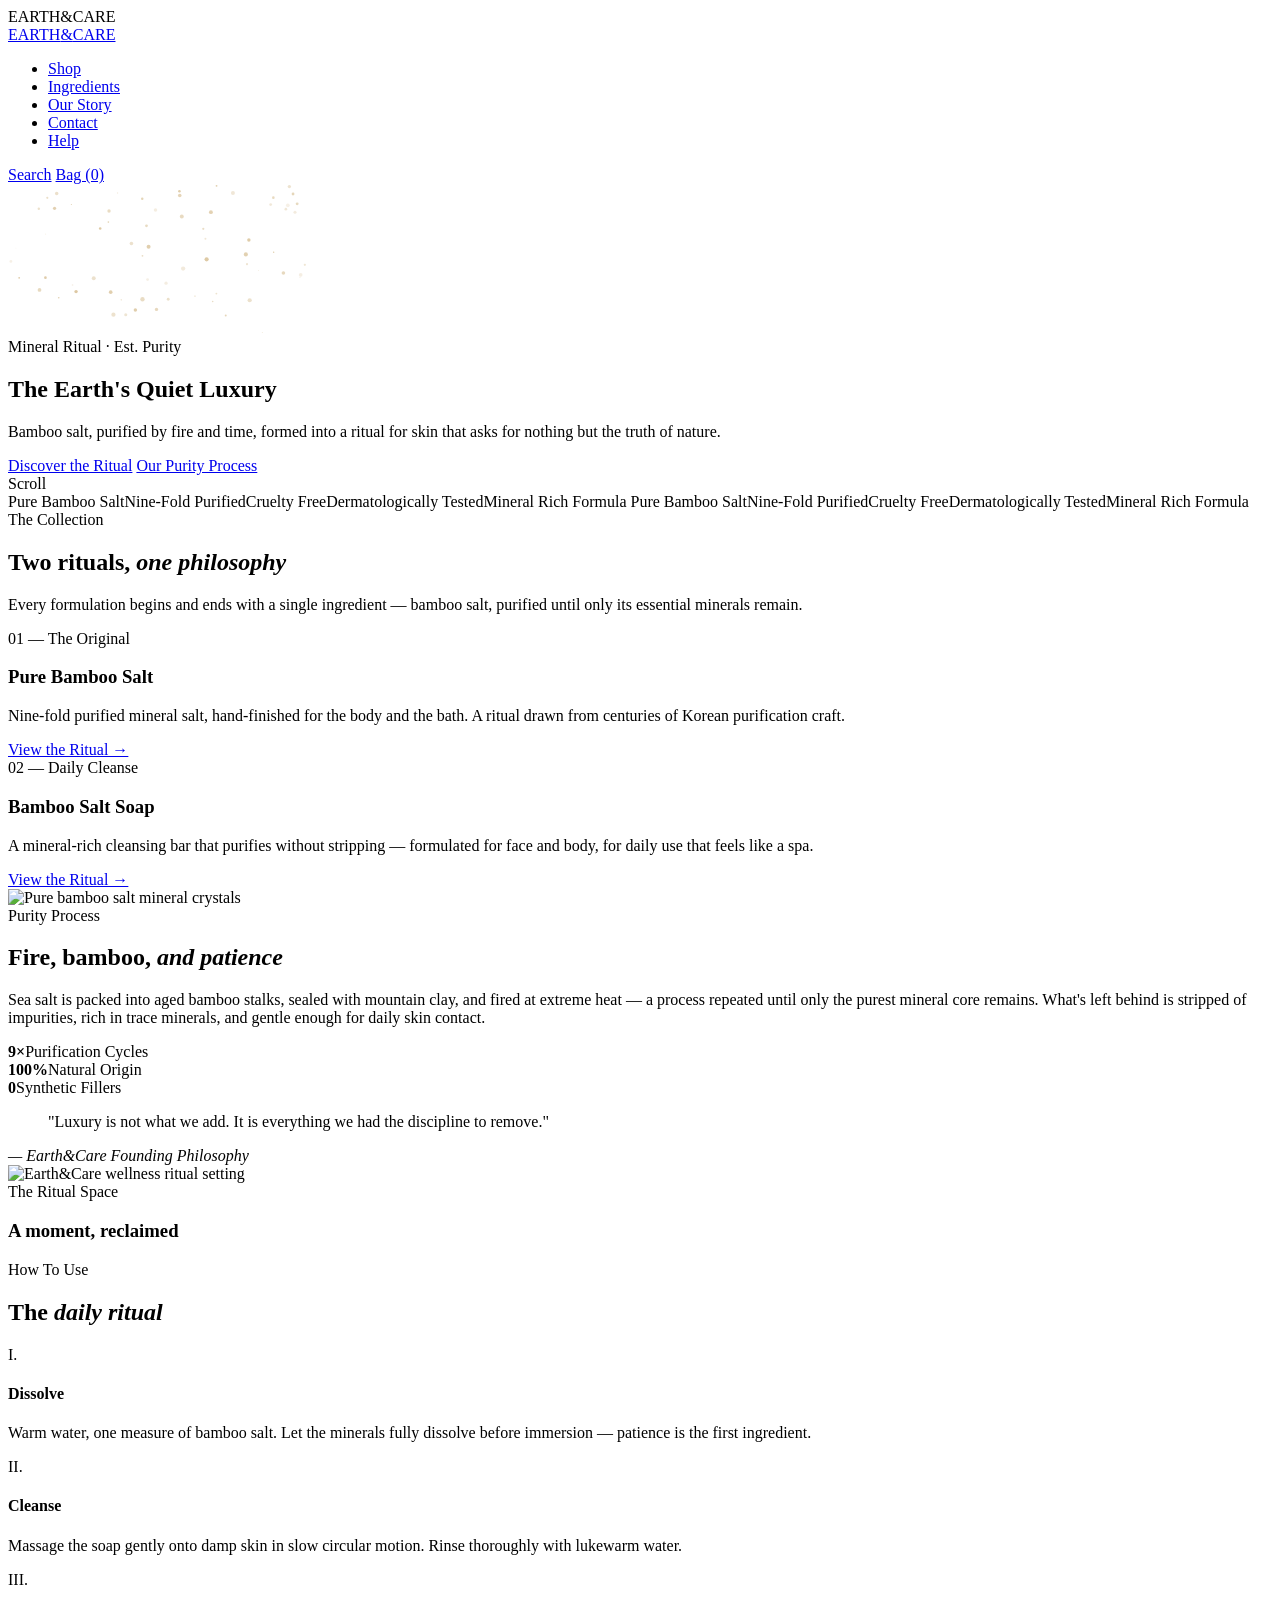
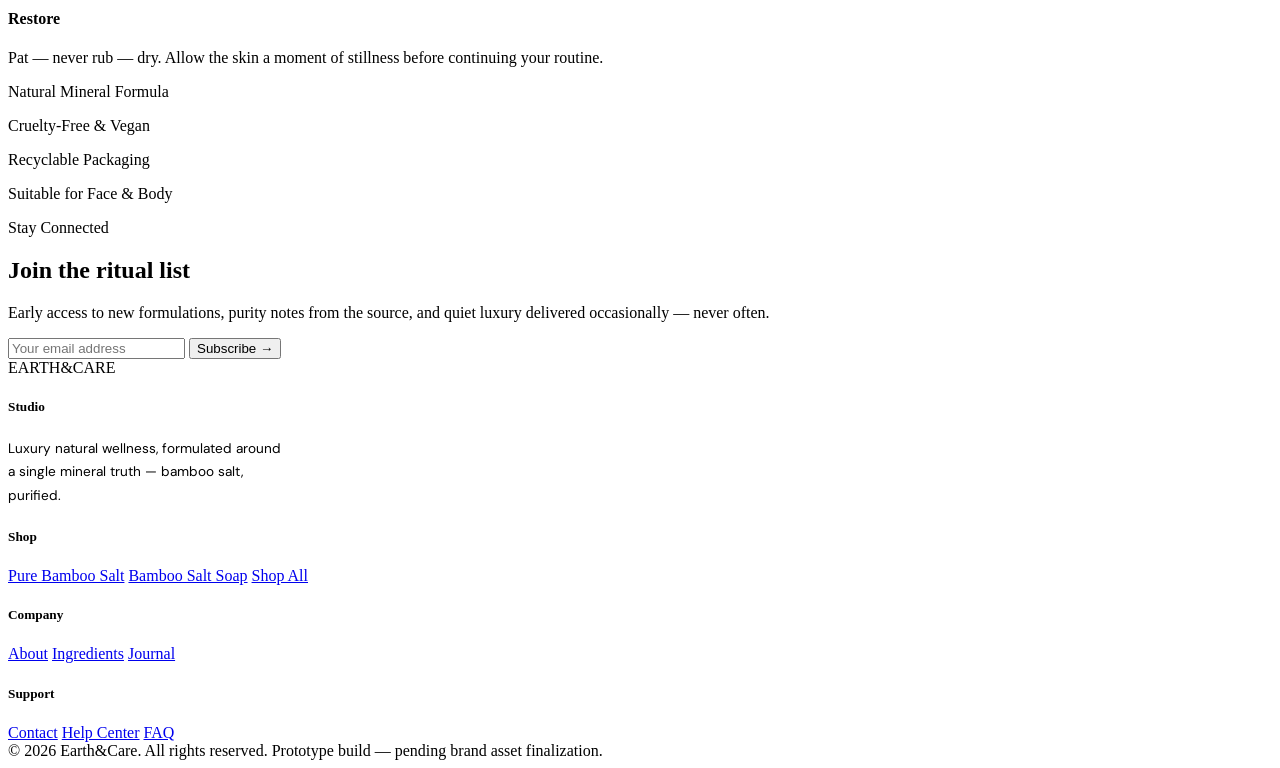
==== index.html @ 8dbc555d "Rename earthandcare.html to index.html" ====
<!DOCTYPE html>
<html lang="en">
<head>
<meta charset="UTF-8">
<meta name="viewport" content="width=device-width, initial-scale=1.0">
<title>Earth&amp;Care — Pure Bamboo Salt Mineral Rituals</title>
<link rel="preconnect" href="https://fonts.googleapis.com">
<link href="https://fonts.googleapis.com/css2?family=Cormorant+Garamond:ital,wght@0,300;0,400;0,500;1,400&family=EB+Garamond:wght@400;500&family=DM+Sans:wght@300;400;500&display=swap" rel="stylesheet">
<link rel="stylesheet" href="earthcare.css">
</head>
<body>

<div id="loader"><div class="loader-mark">EARTH&amp;CARE</div></div>
<div class="cursor-dot"></div>
<div class="cursor-ring"></div>

<nav id="nav">
  <a href="#" class="logo">EARTH<span>&amp;</span>CARE</a>
  <ul class="nav-links">
    <li><a href="shop.html">Shop</a></li>
    <li><a href="#ingredient">Ingredients</a></li>
    <li><a href="about.html">Our Story</a></li>
    <li><a href="contact.html">Contact</a></li>
    <li><a href="help.html">Help</a></li>
  </ul>
  <div class="nav-icons">
    <a href="#" data-cursor>Search</a>
    <a href="#" data-cursor>Bag (0)</a>
  </div>
</nav>

<section class="hero">
  <canvas id="particle-canvas"></canvas>
  <div class="hero-noise"></div>
  <div class="hero-inner">
    <span class="hero-eyebrow">Mineral Ritual · Est. Purity</span>
    <h1>
      <span class="line"><span>The Earth's</span></span>
      <span class="line"><span>Quiet Luxury</span></span>
    </h1>
    <p class="sub">Bamboo salt, purified by fire and time, formed into a ritual for skin that asks for nothing but the truth of nature.</p>
    <div class="cta-row">
      <a href="shop.html" class="btn btn-gold" data-cursor>Discover the Ritual</a>
      <a href="#ingredient" class="btn btn-line" data-cursor>Our Purity Process</a>
    </div>
  </div>
  <div class="scroll-hint"><div class="line-drop"></div><span>Scroll</span></div>
</section>

<div class="marquee-strip">
  <div class="marquee-track" id="marquee">
    <span>Pure Bamboo Salt</span><span>Nine-Fold Purified</span><span>Cruelty Free</span><span>Dermatologically Tested</span><span>Mineral Rich Formula</span>
    <span>Pure Bamboo Salt</span><span>Nine-Fold Purified</span><span>Cruelty Free</span><span>Dermatologically Tested</span><span>Mineral Rich Formula</span>
  </div>
</div>

<section id="shop">
  <div class="section-head reveal">
    <span class="eyebrow">The Collection</span>
    <h2 class="title">Two rituals, <em>one philosophy</em></h2>
    <p class="lede">Every formulation begins and ends with a single ingredient — bamboo salt, purified until only its essential minerals remain.</p>
  </div>
</section>

<div class="spotlight-grid">
  <div class="spot-card reveal">
    <div class="spot-bg" style="background-image:url('images/hero-product-01.jpg');"></div>
    <span class="spot-tag">01 — The Original</span>
    <h3>Pure Bamboo Salt</h3>
    <p>Nine-fold purified mineral salt, hand-finished for the body and the bath. A ritual drawn from centuries of Korean purification craft.</p>
    <a href="product-pure-bamboo-salt.html" class="spot-link" data-cursor>View the Ritual →</a>
  </div>
  <div class="spot-card reveal">
    <div class="spot-bg" style="background-image:url('images/spa-scene-01.jpg');"></div>
    <span class="spot-tag">02 — Daily Cleanse</span>
    <h3>Bamboo Salt Soap</h3>
    <p>A mineral-rich cleansing bar that purifies without stripping — formulated for face and body, for daily use that feels like a spa.</p>
    <a href="product-bamboo-salt-soap.html" class="spot-link" data-cursor>View the Ritual →</a>
  </div>
</div>

<section id="ingredient">
  <div class="ingredient-wrap">
    <div class="ingredient-media reveal">
      <img src="images/crystal-macro-01.jpg" alt="Pure bamboo salt mineral crystals" loading="lazy">
    </div>
    <div class="reveal">
      <span class="eyebrow">Purity Process</span>
      <h2 class="title">Fire, bamboo, <em>and patience</em></h2>
      <p class="lede">Sea salt is packed into aged bamboo stalks, sealed with mountain clay, and fired at extreme heat — a process repeated until only the purest mineral core remains. What's left behind is stripped of impurities, rich in trace minerals, and gentle enough for daily skin contact.</p>
      <div class="stat-row">
        <div class="stat"><b>9×</b><span>Purification Cycles</span></div>
        <div class="stat"><b>100%</b><span>Natural Origin</span></div>
        <div class="stat"><b>0</b><span>Synthetic Fillers</span></div>
      </div>
    </div>
  </div>
</section>

<section class="quote-section">
  <blockquote class="reveal">"Luxury is not what we add. It is everything we had the discipline to remove."</blockquote>
  <cite>— Earth&amp;Care Founding Philosophy</cite>
</section>

<div class="lifestyle">
  <img src="images/collage-02-cell2.jpg" alt="Earth&Care wellness ritual setting" loading="lazy">
  <div class="lifestyle-caption reveal">
    <span class="eyebrow">The Ritual Space</span>
    <h3>A moment, reclaimed</h3>
  </div>
</div>

<section id="ritual">
  <div class="section-head reveal">
    <span class="eyebrow">How To Use</span>
    <h2 class="title">The <em>daily ritual</em></h2>
  </div>
  <div class="ritual-grid">
    <div class="ritual-card reveal">
      <div class="ritual-num">I.</div>
      <h4>Dissolve</h4>
      <p>Warm water, one measure of bamboo salt. Let the minerals fully dissolve before immersion — patience is the first ingredient.</p>
    </div>
    <div class="ritual-card reveal">
      <div class="ritual-num">II.</div>
      <h4>Cleanse</h4>
      <p>Massage the soap gently onto damp skin in slow circular motion. Rinse thoroughly with lukewarm water.</p>
    </div>
    <div class="ritual-card reveal">
      <div class="ritual-num">III.</div>
      <h4>Restore</h4>
      <p>Pat — never rub — dry. Allow the skin a moment of stillness before continuing your routine.</p>
    </div>
  </div>
</section>

<div class="trust-strip">
  <div class="trust-item reveal"><div class="dot"></div><p>Natural Mineral Formula</p></div>
  <div class="trust-item reveal"><div class="dot"></div><p>Cruelty-Free &amp; Vegan</p></div>
  <div class="trust-item reveal"><div class="dot"></div><p>Recyclable Packaging</p></div>
  <div class="trust-item reveal"><div class="dot"></div><p>Suitable for Face &amp; Body</p></div>
</div>

<section class="newsletter" id="journal">
  <div class="reveal" style="margin:0 auto;">
    <span class="eyebrow">Stay Connected</span>
    <h2 class="title">Join the ritual list</h2>
    <p class="lede" style="margin-left:auto;margin-right:auto;">Early access to new formulations, purity notes from the source, and quiet luxury delivered occasionally — never often.</p>
    <form class="news-form" onsubmit="return false;">
      <input type="email" placeholder="Your email address" required>
      <button type="submit" data-cursor>Subscribe →</button>
    </form>
  </div>
</section>

<footer>
  <div class="footer-brand">EARTH<span>&amp;</span>CARE</div>
  <div class="footer-grid">
    <div class="footer-col">
      <h5>Studio</h5>
      <p style="color:var(--text-sub);max-width:280px;line-height:1.7;font-family:'DM Sans',sans-serif;font-size:0.85rem;">Luxury natural wellness, formulated around a single mineral truth — bamboo salt, purified.</p>
    </div>
    <div class="footer-col">
      <h5>Shop</h5>
      <a href="product-pure-bamboo-salt.html">Pure Bamboo Salt</a>
      <a href="product-bamboo-salt-soap.html">Bamboo Salt Soap</a>
      <a href="shop.html">Shop All</a>
    </div>
    <div class="footer-col">
      <h5>Company</h5>
      <a href="about.html">About</a>
      <a href="#ingredient">Ingredients</a>
      <a href="#">Journal</a>
    </div>
    <div class="footer-col">
      <h5>Support</h5>
      <a href="contact.html">Contact</a>
      <a href="help.html">Help Center</a>
      <a href="help.html">FAQ</a>
    </div>
  </div>
  <div class="footer-bottom">
    <span>© 2026 Earth&amp;Care. All rights reserved.</span>
    <span>Prototype build — pending brand asset finalization.</span>
  </div>
</footer>

<script>
// Loader
window.addEventListener('load',()=>{
  setTimeout(()=>document.getElementById('loader').classList.add('done'),1100);
});

// Custom cursor
const dot=document.querySelector('.cursor-dot'), ring=document.querySelector('.cursor-ring');
let mx=0,my=0,rx=0,ry=0;
window.addEventListener('mousemove',e=>{mx=e.clientX;my=e.clientY;dot.style.left=mx+'px';dot.style.top=my+'px';});
(function loop(){rx+=(mx-rx)*0.14;ry+=(my-ry)*0.14;ring.style.left=rx+'px';ring.style.top=ry+'px';requestAnimationFrame(loop);})();
document.querySelectorAll('a,button,[data-cursor]').forEach(el=>{
  el.addEventListener('mouseenter',()=>ring.classList.add('hover'));
  el.addEventListener('mouseleave',()=>ring.classList.remove('hover'));
});

// Nav scroll state
const nav=document.getElementById('nav');
window.addEventListener('scroll',()=>{
  nav.classList.toggle('scrolled', window.scrollY>40);
},{passive:true});

// Reveal on scroll
const io=new IntersectionObserver((entries)=>{
  entries.forEach(en=>{ if(en.isIntersecting){ en.target.classList.add('in'); io.unobserve(en.target);} });
},{threshold:0.15});
document.querySelectorAll('.reveal').forEach(el=>io.observe(el));

// Ambient particle canvas (bamboo-green drifting motes)
const canvas=document.getElementById('particle-canvas');
const ctx=canvas.getContext('2d');
let W,H,particles=[];
function resize(){W=canvas.width=canvas.offsetWidth;H=canvas.height=canvas.offsetHeight;}
window.addEventListener('resize',resize,{passive:true});
resize();
const reduceMotion = window.matchMedia('(prefers-reduced-motion: reduce)').matches;
const COUNT = reduceMotion ? 0 : 70;
for(let i=0;i<COUNT;i++){
  particles.push({
    x:Math.random()*W, y:Math.random()*H,
    r:Math.random()*1.8+0.4,
    vy:-(Math.random()*0.25+0.05),
    vx:(Math.random()-0.5)*0.12,
    a:Math.random()*0.5+0.15
  });
}
function draw(){
  ctx.clearRect(0,0,W,H);
  particles.forEach(p=>{
    p.y+=p.vy; p.x+=p.vx;
    if(p.y<-10){p.y=H+10; p.x=Math.random()*W;}
    ctx.beginPath();
    ctx.fillStyle=`rgba(201,169,110,${p.a})`;
    ctx.arc(p.x,p.y,p.r,0,Math.PI*2);
    ctx.fill();
  });
  requestAnimationFrame(draw);
}
if(!reduceMotion) draw();
</script>
</body>
</html>
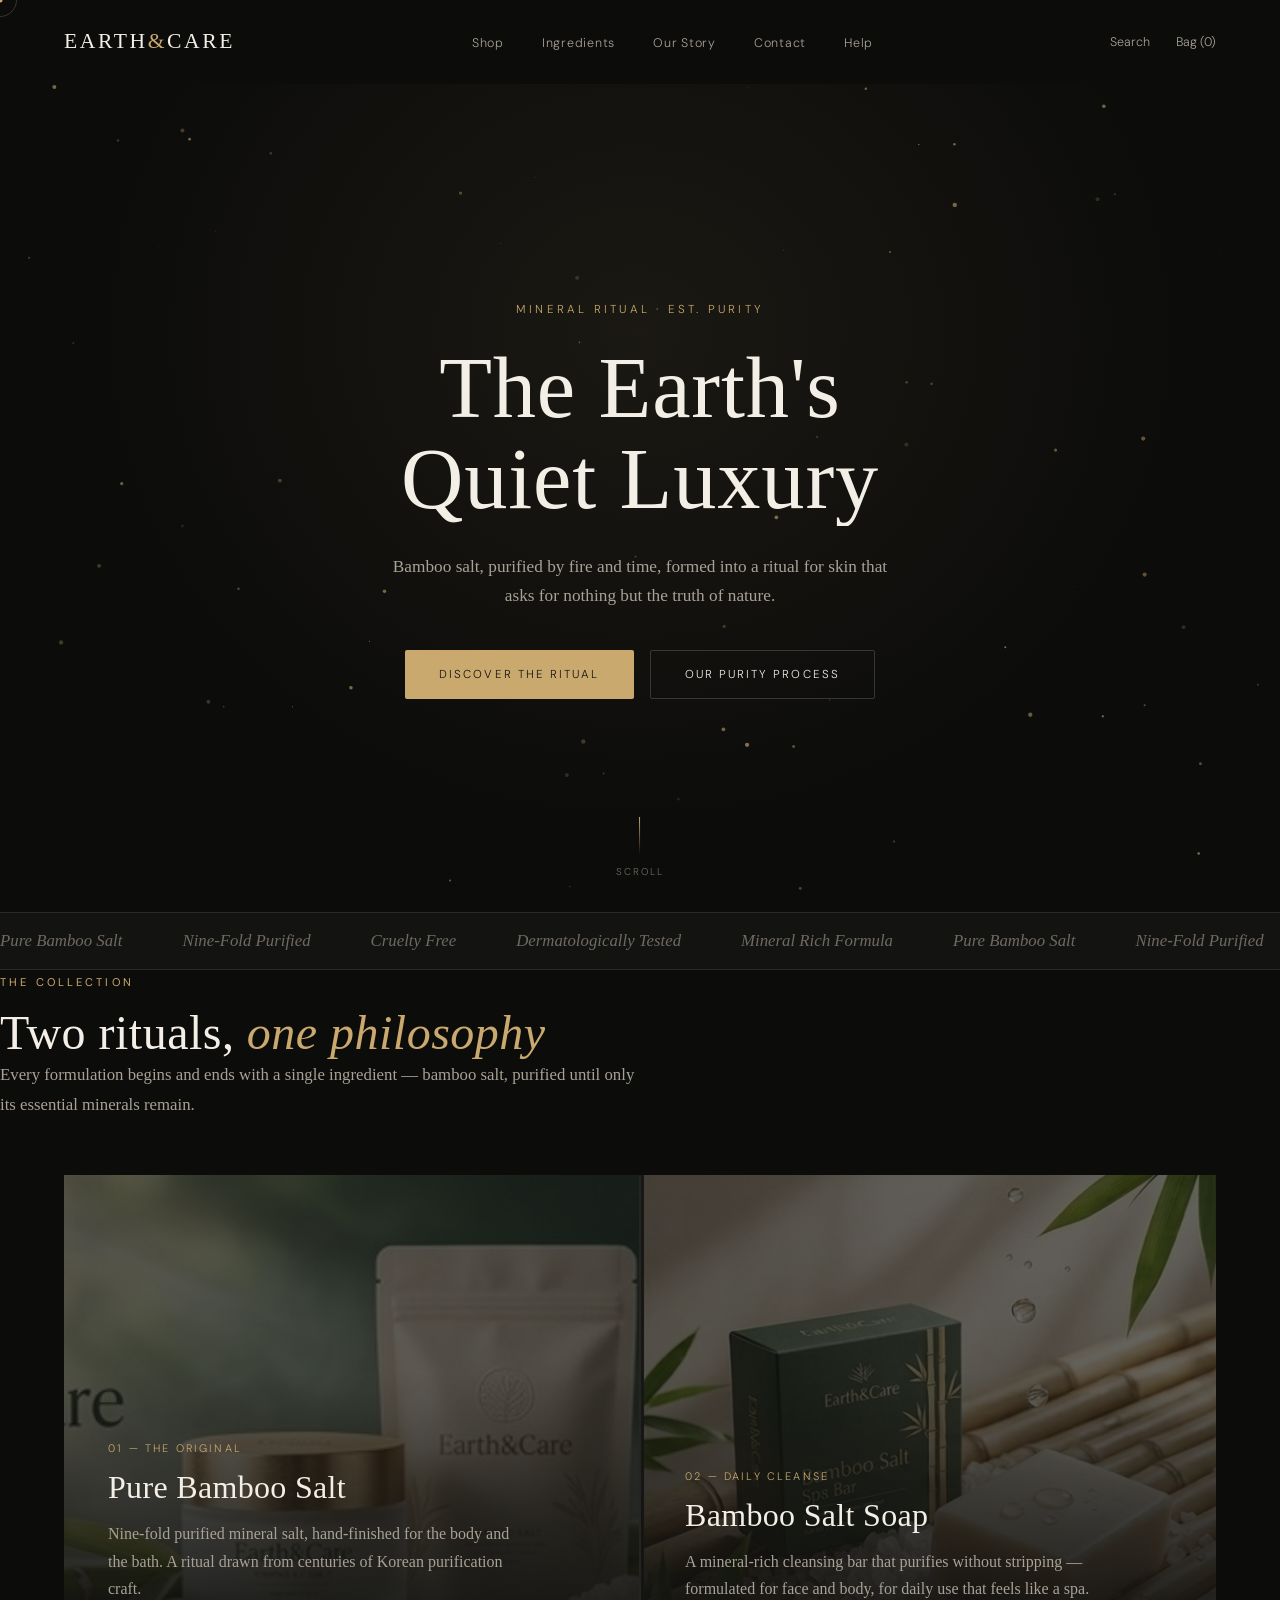
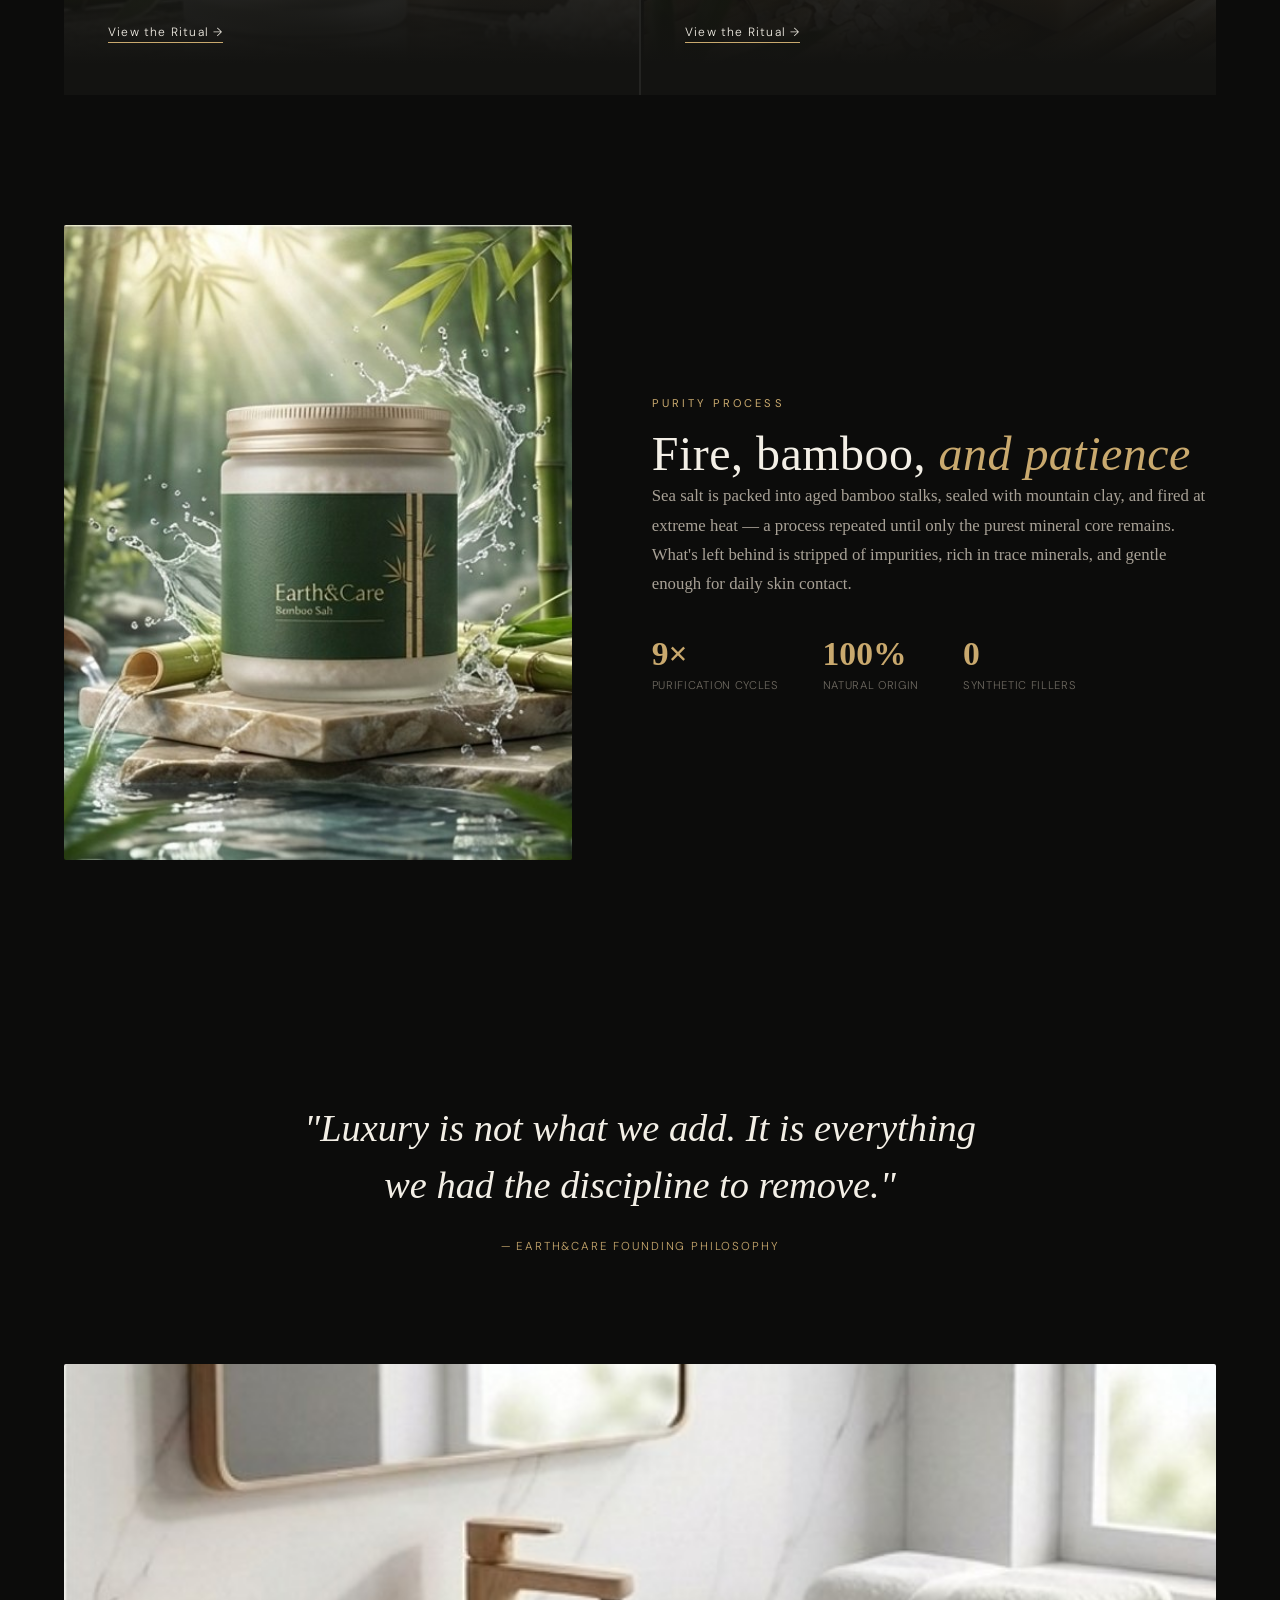
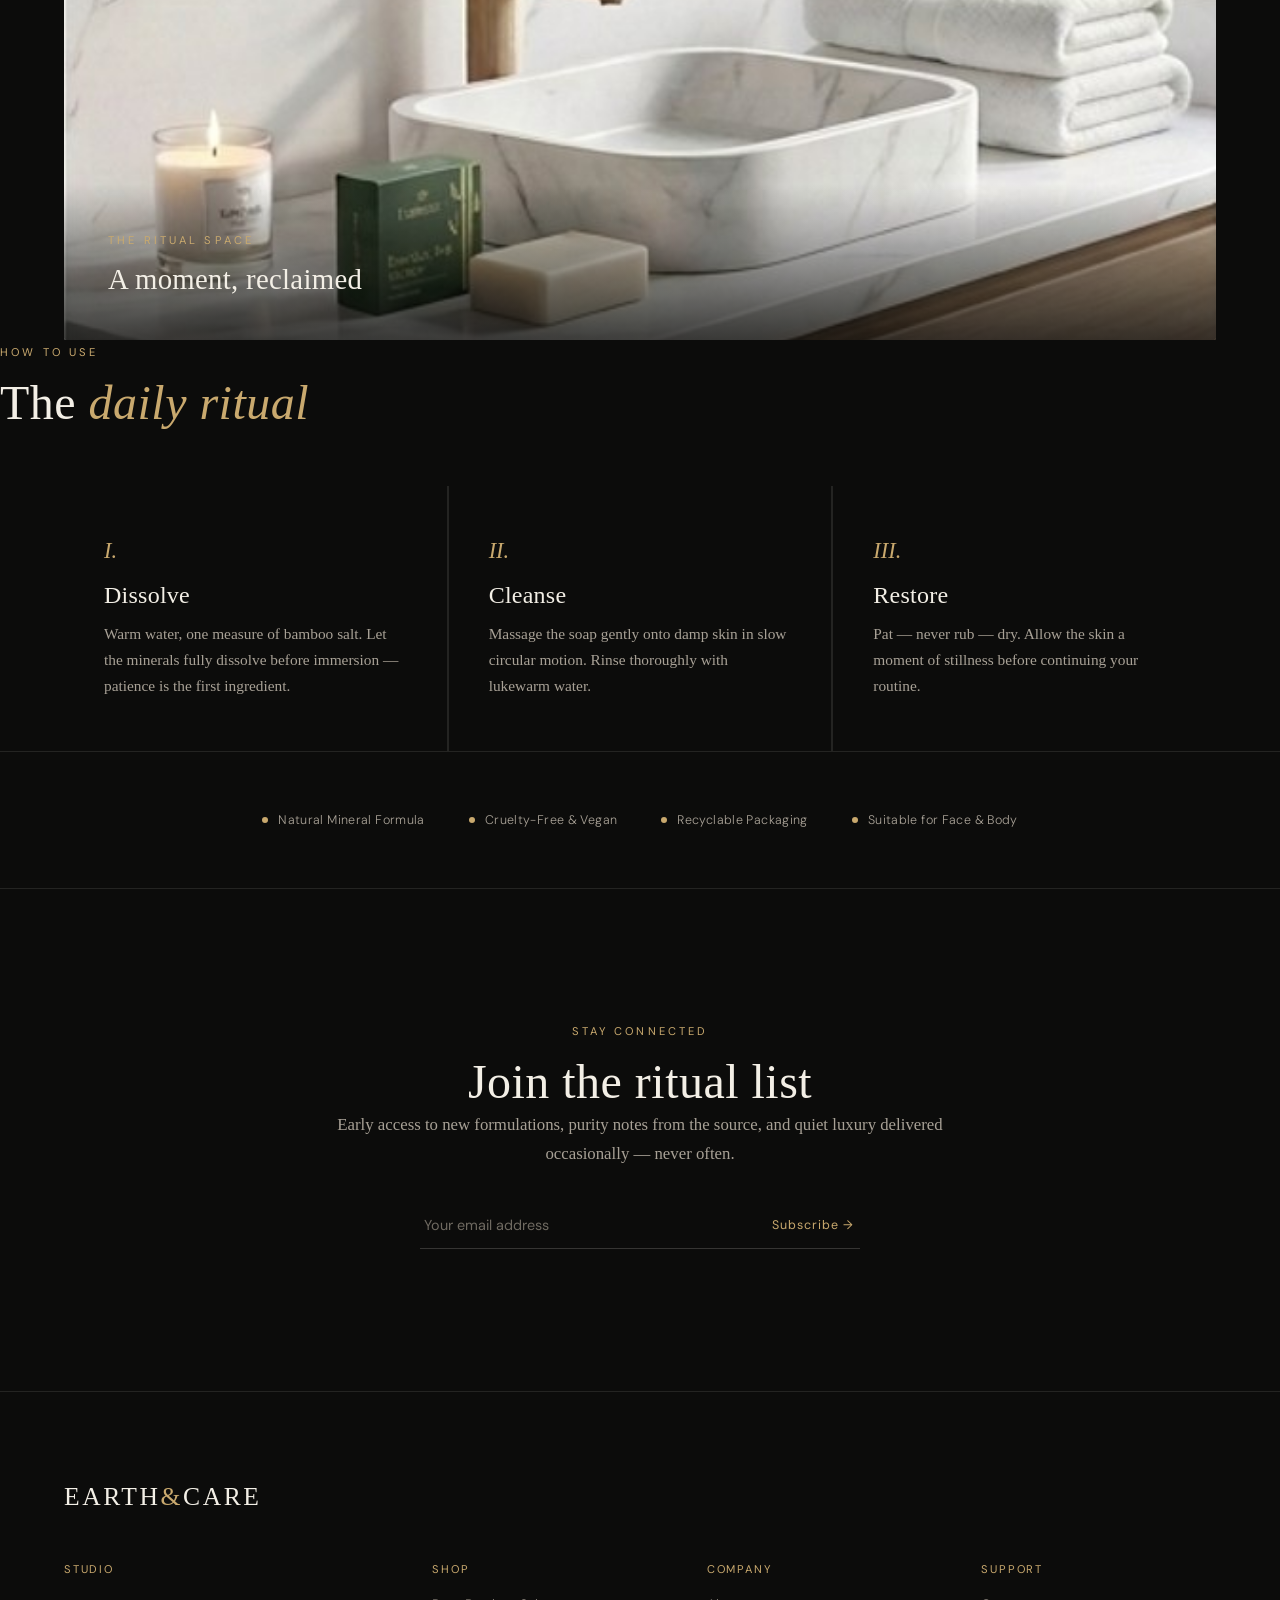
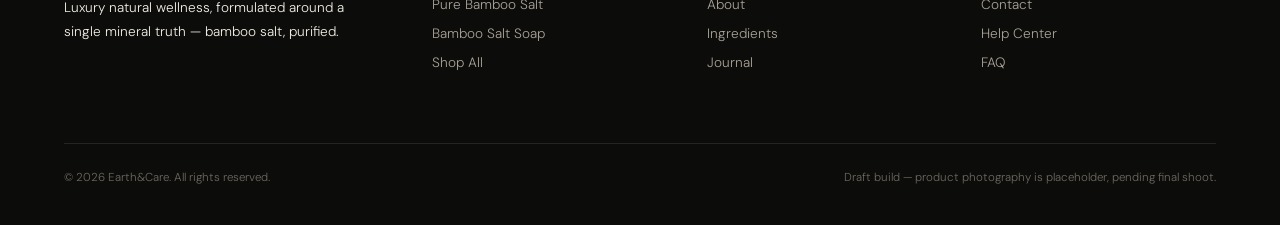
==== commit 3271d2ac: "Add missing CSS/images, fix homepage routing, canonical/OG, favicon" ====
--- a/index.html
+++ b/index.html
@@ -4,6 +4,16 @@
 <meta charset="UTF-8">
 <meta name="viewport" content="width=device-width, initial-scale=1.0">
 <title>Earth&amp;Care — Pure Bamboo Salt Mineral Rituals</title>
+<link rel="canonical" href="https://REPLACE-WITH-YOUR-DOMAIN.com/">
+<meta property="og:type" content="website">
+<meta property="og:title" content="Earth&Care — Pure Bamboo Salt Mineral Rituals">
+<meta property="og:description" content="Small-batch bamboo salt and salt soap rituals, made with mineral-rich ingredients.">
+<meta property="og:url" content="https://REPLACE-WITH-YOUR-DOMAIN.com/">
+<meta property="og:image" content="https://REPLACE-WITH-YOUR-DOMAIN.com/images/hero-product-01.jpg">
+<meta name="twitter:card" content="summary_large_image">
+<link rel="icon" type="image/png" sizes="32x32" href="/favicon-32.png">
+<link rel="icon" type="image/png" sizes="16x16" href="/favicon-16.png">
+<link rel="apple-touch-icon" sizes="180x180" href="/favicon-180.png">
 <link rel="preconnect" href="https://fonts.googleapis.com">
 <link href="https://fonts.googleapis.com/css2?family=Cormorant+Garamond:ital,wght@0,300;0,400;0,500;1,400&family=EB+Garamond:wght@400;500&family=DM+Sans:wght@300;400;500&display=swap" rel="stylesheet">
 <link rel="stylesheet" href="earthcare.css">
@@ -146,10 +156,11 @@
     <span class="eyebrow">Stay Connected</span>
     <h2 class="title">Join the ritual list</h2>
     <p class="lede" style="margin-left:auto;margin-right:auto;">Early access to new formulations, purity notes from the source, and quiet luxury delivered occasionally — never often.</p>
-    <form class="news-form" onsubmit="return false;">
+    <form class="news-form" onsubmit="return submitNewsletter(event)">
       <input type="email" placeholder="Your email address" required>
       <button type="submit" data-cursor>Subscribe →</button>
     </form>
+    <p id="newsNote" style="font-size:0.8rem;opacity:0.6;margin-top:0.75rem;"></p>
   </div>
 </section>
 
@@ -181,11 +192,16 @@
   </div>
   <div class="footer-bottom">
     <span>© 2026 Earth&amp;Care. All rights reserved.</span>
-    <span>Prototype build — pending brand asset finalization.</span>
+    <span>Draft build — product photography is placeholder, pending final shoot.</span>
   </div>
 </footer>
 
 <script>
+function submitNewsletter(e){
+  e.preventDefault();
+  document.getElementById('newsNote').textContent = 'This form needs a backend (Formspree, Mailchimp, or a simple API route) to actually collect emails — UI only for now.';
+  return false;
+}
 // Loader
 window.addEventListener('load',()=>{
   setTimeout(()=>document.getElementById('loader').classList.add('done'),1100);
--- a/earthcare.css
+++ b/earthcare.css
@@ -0,0 +1,458 @@
+/* ==========================================================================
+   EARTH&CARE — Shopify Theme Stylesheet
+   Quiet-luxury mineral ritual aesthetic: near-black ground, warm gold accent,
+   Cormorant Garamond display over DM Sans body.
+   ========================================================================== */
+
+:root{
+  --bg:#0c0c0b;
+  --bg-elev:#131311;
+  --bg-card:#171613;
+  --ink:#f3efe6;
+  --ink-sub:#a8a196;
+  --ink-faint:#6f6a61;
+  --gold:#c9a96e;
+  --gold-bright:#e0c28d;
+  --gold-soft:rgba(201,169,110,.14);
+  --line:rgba(243,239,230,.1);
+  --line-strong:rgba(243,239,230,.18);
+  --err:#c96e6e;
+  --ok:#8ea87c;
+  --radius:2px;
+  --font-display:'Cormorant Garamond',Georgia,serif;
+  --font-serif:'EB Garamond',Georgia,serif;
+  --font-body:'DM Sans',-apple-system,BlinkMacSystemFont,sans-serif;
+  --container:1280px;
+  --nav-h:84px;
+}
+
+*,*::before,*::after{box-sizing:border-box;}
+html{scroll-behavior:smooth;}
+body{
+  margin:0;background:var(--bg);color:var(--ink);
+  font-family:var(--font-body);font-weight:300;
+  -webkit-font-smoothing:antialiased;text-rendering:optimizeLegibility;
+  overflow-x:hidden;
+}
+img{max-width:100%;display:block;}
+a{color:inherit;text-decoration:none;}
+button{font-family:inherit;background:none;border:none;color:inherit;cursor:pointer;}
+input,select,textarea{font-family:inherit;color:inherit;}
+::selection{background:var(--gold);color:#111;}
+a:focus-visible,button:focus-visible,input:focus-visible,select:focus-visible,textarea:focus-visible{
+  outline:1px solid var(--gold);outline-offset:3px;
+}
+h1,h2,h3,h4,h5,h6{margin:0;font-weight:400;letter-spacing:.01em;}
+p{margin:0;}
+.visually-hidden{position:absolute!important;width:1px;height:1px;padding:0;margin:-1px;overflow:hidden;clip:rect(0,0,0,0);white-space:nowrap;border:0;}
+
+.eyebrow{
+  display:inline-block;font-family:var(--font-body);font-size:.7rem;letter-spacing:.28em;
+  text-transform:uppercase;color:var(--gold);margin-bottom:16px;font-weight:400;
+}
+.title{font-family:var(--font-display);font-size:clamp(2rem,4vw,3rem);font-weight:400;line-height:1.15;color:var(--ink);}
+.title em{font-style:italic;color:var(--gold);}
+.lede{font-family:var(--font-serif);font-size:1.05rem;line-height:1.75;color:var(--ink-sub);max-width:640px;}
+.section-head{max-width:640px;margin-bottom:56px;}
+.wrap{max-width:var(--container);margin:0 auto;padding:0 5vw;}
+
+/* ---------- Buttons ---------- */
+.btn{
+  display:inline-flex;align-items:center;justify-content:center;gap:8px;
+  padding:16px 34px;font-family:var(--font-body);font-size:.72rem;letter-spacing:.18em;
+  text-transform:uppercase;border-radius:var(--radius);transition:all .35s cubic-bezier(.4,0,.2,1);
+  cursor:pointer;white-space:nowrap;
+}
+.btn-gold{background:var(--gold);color:#161410;}
+.btn-gold:hover{background:var(--gold-bright);transform:translateY(-1px);}
+.btn-line{border:1px solid var(--line-strong);color:var(--ink);background:transparent;}
+.btn-line:hover{border-color:var(--gold);color:var(--gold);}
+.btn:disabled{opacity:.4;cursor:not-allowed;transform:none;}
+.btn-full{width:100%;}
+
+/* ---------- Loader ---------- */
+#loader{position:fixed;inset:0;z-index:9999;background:var(--bg);display:flex;align-items:center;justify-content:center;transition:opacity .7s ease,visibility .7s ease;}
+#loader.done{opacity:0;visibility:hidden;pointer-events:none;}
+.loader-mark{font-family:var(--font-display);font-size:1.1rem;letter-spacing:.4em;color:var(--gold);}
+
+/* ---------- Cursor (desktop only) ---------- */
+.cursor-dot,.cursor-ring{position:fixed;top:0;left:0;pointer-events:none;z-index:9998;border-radius:50%;transform:translate(-50%,-50%);}
+.cursor-dot{width:5px;height:5px;background:var(--gold);}
+.cursor-ring{width:34px;height:34px;border:1px solid var(--line-strong);transition:width .25s,height .25s,border-color .25s;}
+.cursor-ring.hover{width:54px;height:54px;border-color:var(--gold);}
+@media (hover:none),(pointer:coarse){.cursor-dot,.cursor-ring{display:none;}}
+
+/* ---------- Announcement bar ---------- */
+.announce-bar{background:var(--gold);color:#161410;text-align:center;font-size:.72rem;letter-spacing:.1em;padding:9px 16px;font-family:var(--font-body);}
+
+/* ---------- Nav ---------- */
+#nav{
+  position:sticky;top:0;z-index:500;display:flex;align-items:center;justify-content:space-between;
+  padding:0 5vw;height:var(--nav-h);background:transparent;border-bottom:1px solid transparent;
+  transition:background .4s ease,border-color .4s ease;
+}
+#nav.scrolled{background:rgba(12,12,11,.88);backdrop-filter:blur(10px);border-color:var(--line);}
+.logo{font-family:var(--font-display);font-size:1.35rem;letter-spacing:.12em;}
+.logo span{color:var(--gold);}
+.nav-links{list-style:none;display:flex;gap:38px;margin:0;padding:0;}
+.nav-links a{font-size:.78rem;letter-spacing:.06em;color:var(--ink-sub);transition:color .25s;}
+.nav-links a:hover,.nav-links a.active{color:var(--gold);}
+.nav-icons{display:flex;align-items:center;gap:26px;}
+.nav-icons button,.nav-icons a{display:flex;align-items:center;gap:6px;font-size:.78rem;color:var(--ink-sub);position:relative;}
+.nav-icons svg{width:17px;height:17px;stroke:currentColor;}
+.nav-icons button:hover,.nav-icons a:hover{color:var(--gold);}
+.cart-count{position:absolute;top:-8px;right:-10px;background:var(--gold);color:#161410;font-size:.6rem;width:16px;height:16px;border-radius:50%;display:flex;align-items:center;justify-content:center;font-weight:600;}
+.nav-burger{display:none;background:none;border:none;color:var(--ink);}
+.mobile-nav{display:none;}
+@media (max-width:860px){
+  .nav-links{display:none;}
+  .nav-burger{display:block;}
+  .nav-icons a[data-search-toggle]{display:none;}
+}
+
+/* ---------- Mobile nav ---------- */
+body.nav-open-lock{overflow:hidden;}
+.mobile-nav{position:fixed;inset:0;top:var(--nav-h);z-index:600;background:var(--bg);transform:translateY(-8px);opacity:0;pointer-events:none;transition:opacity .3s,transform .3s;overflow-y:auto;}
+.mobile-nav.open{opacity:1;pointer-events:auto;transform:translateY(0);display:block;}
+.mobile-nav-inner{display:flex;flex-direction:column;padding:20px 6vw 60px;}
+.mobile-nav-inner a{padding:18px 0;border-bottom:1px solid var(--line);font-family:var(--font-display);font-size:1.3rem;color:var(--ink);}
+.nav-icon-label{display:none;}
+.cart-drawer-line-noimg{width:72px;height:72px;background:var(--bg-card);border-radius:var(--radius);}
+
+/* ---------- Predictive search ---------- */
+.search-panel{position:fixed;inset:0;z-index:900;background:rgba(12,12,11,.97);backdrop-filter:blur(6px);opacity:0;pointer-events:none;transition:opacity .3s ease;display:flex;align-items:flex-start;justify-content:center;padding-top:12vh;}
+.search-panel.open{opacity:1;pointer-events:auto;}
+.search-panel form{width:min(640px,90vw);}
+.search-panel input{width:100%;background:transparent;border:none;border-bottom:1px solid var(--line-strong);color:var(--ink);font-family:var(--font-display);font-size:2rem;padding:12px 0;}
+.search-panel input:focus{outline:none;border-color:var(--gold);}
+.search-panel .search-close{position:absolute;top:34px;right:5vw;color:var(--ink-sub);font-size:.75rem;letter-spacing:.1em;}
+.search-results{margin-top:26px;display:grid;gap:14px;}
+.search-results a{display:flex;justify-content:space-between;color:var(--ink-sub);font-size:.9rem;padding:8px 0;border-bottom:1px solid var(--line);}
+.search-results a:hover{color:var(--gold);}
+
+/* ---------- Hero ---------- */
+.hero{position:relative;min-height:92vh;display:flex;align-items:center;justify-content:center;text-align:center;overflow:hidden;padding:0 5vw;}
+#particle-canvas{position:absolute;inset:0;width:100%;height:100%;}
+.hero-noise{position:absolute;inset:0;background:radial-gradient(ellipse at 50% 30%,rgba(201,169,110,.08),transparent 60%);}
+.hero-inner{position:relative;z-index:2;max-width:760px;}
+.hero-eyebrow{display:inline-block;font-size:.72rem;letter-spacing:.28em;text-transform:uppercase;color:var(--gold);margin-bottom:26px;}
+.hero h1{font-family:var(--font-display);font-weight:300;font-size:clamp(2.6rem,7vw,5.4rem);line-height:1.06;overflow:hidden;}
+.hero h1 .line{display:block;overflow:hidden;}
+.hero h1 .line span{display:block;transform:translateY(110%);animation:riseLine .9s cubic-bezier(.16,1,.3,1) forwards;}
+.hero h1 .line:nth-child(2) span{animation-delay:.12s;}
+@keyframes riseLine{to{transform:translateY(0);}}
+.hero .sub{margin:26px auto 0;max-width:520px;font-family:var(--font-serif);font-size:1.08rem;line-height:1.7;color:var(--ink-sub);}
+.hero .cta-row{margin-top:40px;display:flex;gap:16px;justify-content:center;flex-wrap:wrap;}
+.scroll-hint{position:absolute;bottom:34px;left:50%;transform:translateX(-50%);display:flex;flex-direction:column;align-items:center;gap:10px;z-index:2;}
+.scroll-hint span{font-size:.62rem;letter-spacing:.2em;color:var(--ink-faint);text-transform:uppercase;}
+.line-drop{width:1px;height:38px;background:linear-gradient(var(--gold),transparent);animation:dropPulse 2s ease-in-out infinite;}
+@keyframes dropPulse{0%,100%{opacity:.3;}50%{opacity:1;}}
+
+/* ---------- Marquee ---------- */
+.marquee-strip{border-top:1px solid var(--line);border-bottom:1px solid var(--line);overflow:hidden;padding:18px 0;background:var(--bg-elev);}
+.marquee-track{display:flex;gap:60px;white-space:nowrap;width:max-content;animation:marquee 26s linear infinite;}
+.marquee-track span{font-family:var(--font-display);font-style:italic;font-size:1.05rem;color:var(--ink-faint);}
+@keyframes marquee{from{transform:translateX(0);}to{transform:translateX(-50%);}}
+
+/* ---------- Spotlight grid (featured collection) ---------- */
+.spotlight-grid{display:grid;grid-template-columns:1fr 1fr;gap:2px;background:var(--line);margin:0 5vw;}
+.spot-card{position:relative;background:var(--bg-elev);padding:52px 44px;min-height:520px;display:flex;flex-direction:column;justify-content:flex-end;overflow:hidden;}
+.spot-bg{position:absolute;inset:0;background-size:cover;background-position:center;opacity:.34;transition:transform .8s cubic-bezier(.16,1,.3,1),opacity .5s;}
+.spot-card:hover .spot-bg{transform:scale(1.06);opacity:.5;}
+.spot-card::after{content:'';position:absolute;inset:0;background:linear-gradient(0deg,var(--bg-elev) 6%,transparent 62%);}
+.spot-tag,.spot-card h3,.spot-card p,.spot-link{position:relative;z-index:2;}
+.spot-tag{font-size:.68rem;letter-spacing:.2em;text-transform:uppercase;color:var(--gold);margin-bottom:14px;}
+.spot-card h3{font-family:var(--font-display);font-size:2rem;margin-bottom:14px;}
+.spot-card p{font-family:var(--font-serif);color:var(--ink-sub);line-height:1.7;max-width:420px;margin-bottom:22px;}
+.spot-link{font-size:.75rem;letter-spacing:.1em;color:var(--ink);border-bottom:1px solid var(--gold);padding-bottom:2px;display:inline-block;width:fit-content;}
+.spot-link:hover{color:var(--gold);}
+@media (max-width:760px){.spotlight-grid{grid-template-columns:1fr;margin:0 4vw;}.spot-card{min-height:400px;padding:38px 28px;}}
+
+/* ---------- Ingredient / story split ---------- */
+.ingredient-wrap{display:grid;grid-template-columns:.9fr 1fr;gap:80px;align-items:center;padding:130px 5vw;max-width:var(--container);margin:0 auto;}
+.ingredient-media img{border-radius:var(--radius);aspect-ratio:4/5;object-fit:cover;width:100%;}
+.stat-row{display:flex;gap:44px;margin-top:36px;}
+.stat b{display:block;font-family:var(--font-display);font-size:2.1rem;color:var(--gold);}
+.stat span{font-size:.7rem;letter-spacing:.06em;color:var(--ink-faint);text-transform:uppercase;}
+@media (max-width:860px){.ingredient-wrap{grid-template-columns:1fr;gap:40px;padding:80px 6vw;}}
+
+/* ---------- Quote ---------- */
+.quote-section{text-align:center;padding:110px 8vw;max-width:900px;margin:0 auto;}
+.quote-section blockquote{font-family:var(--font-display);font-style:italic;font-size:clamp(1.5rem,3vw,2.4rem);line-height:1.5;color:var(--ink);margin:0;}
+.quote-section cite{display:block;margin-top:24px;font-size:.72rem;letter-spacing:.16em;text-transform:uppercase;color:var(--gold);font-style:normal;}
+
+/* ---------- Lifestyle banner ---------- */
+.lifestyle{position:relative;height:64vh;min-height:420px;margin:0 5vw;overflow:hidden;border-radius:var(--radius);}
+.lifestyle img{width:100%;height:100%;object-fit:cover;}
+.lifestyle-caption{position:absolute;bottom:0;left:0;padding:44px;background:linear-gradient(0deg,rgba(12,12,11,.75),transparent);width:100%;}
+.lifestyle-caption h3{font-family:var(--font-display);font-size:1.8rem;}
+
+/* ---------- Ritual steps ---------- */
+.ritual-grid{display:grid;grid-template-columns:repeat(3,1fr);gap:2px;background:var(--line);margin:0 5vw;}
+.ritual-card{background:var(--bg);padding:52px 40px;}
+.ritual-num{font-family:var(--font-display);font-style:italic;font-size:1.4rem;color:var(--gold);margin-bottom:18px;}
+.ritual-card h4{font-family:var(--font-display);font-size:1.5rem;margin-bottom:12px;}
+.ritual-card p{font-family:var(--font-serif);color:var(--ink-sub);line-height:1.7;font-size:.96rem;}
+@media (max-width:760px){.ritual-grid{grid-template-columns:1fr;margin:0 4vw;}}
+
+/* ---------- Trust strip ---------- */
+.trust-strip{display:flex;flex-wrap:wrap;justify-content:center;gap:44px;padding:60px 5vw;border-top:1px solid var(--line);border-bottom:1px solid var(--line);}
+.trust-item{display:flex;align-items:center;gap:10px;}
+.trust-item .dot{width:6px;height:6px;border-radius:50%;background:var(--gold);}
+.trust-item p{font-size:.78rem;letter-spacing:.03em;color:var(--ink-sub);}
+
+/* ---------- Newsletter ---------- */
+.newsletter{text-align:center;padding:130px 6vw;}
+.news-form{display:flex;gap:0;max-width:440px;margin:34px auto 0;border-bottom:1px solid var(--line-strong);}
+.news-form input{flex:1;background:transparent;border:none;padding:14px 4px;color:var(--ink);font-size:.9rem;}
+.news-form input::placeholder{color:var(--ink-faint);}
+.news-form input:focus{outline:none;}
+.news-form button{color:var(--gold);font-size:.78rem;letter-spacing:.08em;padding:14px 6px;white-space:nowrap;}
+.news-form button:hover{color:var(--gold-bright);}
+.form-msg{margin-top:14px;font-size:.78rem;color:var(--ink-sub);}
+.form-msg.success{color:var(--ok);}
+.form-msg.error{color:var(--err);}
+
+/* ---------- Footer ---------- */
+footer{border-top:1px solid var(--line);padding:90px 5vw 40px;}
+.footer-brand{font-family:var(--font-display);font-size:1.6rem;letter-spacing:.1em;margin-bottom:50px;}
+.footer-brand span{color:var(--gold);}
+.footer-grid{display:grid;grid-template-columns:1.4fr 1fr 1fr 1fr;gap:40px;padding-bottom:60px;}
+.footer-col h5{font-size:.7rem;letter-spacing:.16em;text-transform:uppercase;color:var(--gold);margin-bottom:20px;}
+.footer-col a{display:block;color:var(--ink-sub);font-size:.85rem;margin-bottom:12px;transition:color .2s;}
+.footer-col a:hover{color:var(--gold);}
+.footer-bottom{display:flex;justify-content:space-between;flex-wrap:wrap;gap:10px;padding-top:26px;border-top:1px solid var(--line);font-size:.72rem;color:var(--ink-faint);}
+.footer-social{display:flex;gap:16px;margin-top:6px;}
+.footer-social a{color:var(--ink-sub);}
+.footer-social a:hover{color:var(--gold);}
+.payment-icons{display:flex;gap:8px;margin-top:16px;opacity:.6;font-size:.68rem;letter-spacing:.05em;color:var(--ink-faint);}
+@media (max-width:860px){.footer-grid{grid-template-columns:1fr 1fr;}}
+
+/* ---------- Reveal on scroll ---------- */
+.reveal{opacity:0;transform:translateY(28px);transition:opacity .8s cubic-bezier(.16,1,.3,1),transform .8s cubic-bezier(.16,1,.3,1);}
+.reveal.in{opacity:1;transform:translateY(0);}
+@media (prefers-reduced-motion:reduce){.reveal{opacity:1;transform:none;transition:none;}.hero h1 .line span{animation:none;transform:none;}}
+
+/* ---------- Page header ---------- */
+.page-header{text-align:center;padding:110px 6vw 50px;}
+.page-header h1{font-family:var(--font-display);font-size:clamp(2.2rem,5vw,3.4rem);}
+
+/* ---------- Shop / collection ---------- */
+.shop-layout{display:grid;grid-template-columns:240px 1fr;gap:60px;padding:60px 5vw 140px;max-width:var(--container);margin:0 auto;}
+.filters-col{position:sticky;top:calc(var(--nav-h) + 24px);align-self:start;}
+.filter-group{border-bottom:1px solid var(--line);padding-bottom:24px;margin-bottom:24px;}
+.filter-group h5{font-size:.7rem;letter-spacing:.14em;text-transform:uppercase;color:var(--ink);margin-bottom:16px;}
+.filter-option{display:flex;align-items:center;gap:10px;font-size:.84rem;color:var(--ink-sub);margin-bottom:12px;cursor:pointer;}
+.filter-option input{accent-color:var(--gold);}
+.price-range{display:flex;justify-content:space-between;font-size:.72rem;color:var(--ink-faint);margin-top:8px;}
+.shop-toolbar{display:flex;justify-content:space-between;align-items:center;margin-bottom:32px;flex-wrap:wrap;gap:14px;}
+.shop-count{font-size:.8rem;color:var(--ink-sub);}
+.sort-select{background:var(--bg-elev);border:1px solid var(--line-strong);color:var(--ink);padding:10px 14px;font-size:.78rem;border-radius:var(--radius);}
+.product-grid{display:grid;grid-template-columns:repeat(3,1fr);gap:34px;}
+.product-card{position:relative;}
+.product-media{position:relative;aspect-ratio:3/4;overflow:hidden;background:var(--bg-elev);border-radius:var(--radius);margin-bottom:16px;}
+.product-media img{width:100%;height:100%;object-fit:cover;transition:transform .7s cubic-bezier(.16,1,.3,1);}
+.product-card:hover .product-media img{transform:scale(1.05);}
+.product-media img.product-img-alt{position:absolute;inset:0;opacity:0;transition:opacity .4s;}
+.product-card:hover .product-img-alt{opacity:1;}
+.product-badge{position:absolute;top:14px;left:14px;z-index:2;background:var(--gold);color:#161410;font-size:.62rem;letter-spacing:.08em;text-transform:uppercase;padding:5px 10px;border-radius:1px;}
+.product-badge.sale{background:var(--err);color:#fff;}
+.quick-add{position:absolute;bottom:0;left:0;right:0;text-align:center;padding:14px;background:rgba(12,12,11,.9);color:var(--ink);font-size:.72rem;letter-spacing:.1em;text-transform:uppercase;transform:translateY(100%);transition:transform .35s cubic-bezier(.4,0,.2,1);}
+.product-card:hover .quick-add{transform:translateY(0);}
+.product-card h4{font-family:var(--font-display);font-size:1.2rem;margin-bottom:4px;}
+.p-desc{font-size:.78rem;color:var(--ink-faint);margin-bottom:6px;}
+.price{font-size:.9rem;color:var(--gold);}
+.price s{color:var(--ink-faint);margin-right:8px;}
+.pagination{display:flex;justify-content:center;gap:10px;margin-top:70px;}
+.pagination a{width:36px;height:36px;display:flex;align-items:center;justify-content:center;border:1px solid var(--line);font-size:.8rem;color:var(--ink-sub);border-radius:var(--radius);}
+.pagination a.active,.pagination a:hover{border-color:var(--gold);color:var(--gold);}
+.empty-collection{text-align:center;padding:100px 5vw;color:var(--ink-sub);}
+@media (max-width:960px){.shop-layout{grid-template-columns:1fr;}.filters-col{position:static;}.product-grid{grid-template-columns:repeat(2,1fr);}}
+@media (max-width:560px){.product-grid{grid-template-columns:1fr 1fr;gap:16px;}.spot-card h3{font-size:1.5rem;}}
+
+/* ---------- PDP ---------- */
+.pdp-layout{display:grid;grid-template-columns:1.15fr 1fr;gap:70px;padding:50px 5vw 90px;max-width:var(--container);margin:0 auto;}
+.pdp-gallery{position:sticky;top:calc(var(--nav-h) + 20px);align-self:start;}
+.pdp-main-img{aspect-ratio:1/1;background:var(--bg-elev);border-radius:var(--radius);overflow:hidden;margin-bottom:14px;}
+.pdp-main-img img{width:100%;height:100%;object-fit:cover;}
+.pdp-thumbs{display:flex;gap:12px;flex-wrap:wrap;}
+.pdp-thumbs button{width:74px;height:74px;border-radius:var(--radius);overflow:hidden;border:1px solid var(--line);opacity:.6;transition:opacity .2s,border-color .2s;padding:0;}
+.pdp-thumbs button.active,.pdp-thumbs button:hover{opacity:1;border-color:var(--gold);}
+.pdp-thumbs img{width:100%;height:100%;object-fit:cover;}
+.breadcrumb{font-size:.74rem;color:var(--ink-faint);margin-bottom:18px;display:flex;gap:8px;}
+.breadcrumb a{color:var(--ink-faint);}
+.breadcrumb a:hover{color:var(--gold);}
+.pdp-info h1{font-family:var(--font-display);font-size:clamp(1.8rem,3vw,2.6rem);margin-bottom:14px;}
+.pdp-rating{display:flex;align-items:center;gap:10px;margin-bottom:18px;font-size:.8rem;color:var(--ink-sub);}
+.pdp-rating .stars{color:var(--gold);letter-spacing:2px;}
+.pdp-price{font-family:var(--font-display);font-size:1.7rem;color:var(--gold);margin-bottom:22px;}
+.pdp-price s{color:var(--ink-faint);font-size:1.1rem;margin-right:10px;}
+.pdp-desc{font-family:var(--font-serif);color:var(--ink-sub);line-height:1.75;margin-bottom:30px;}
+.variant-group{margin-bottom:24px;}
+.variant-group label{display:block;font-size:.7rem;letter-spacing:.12em;text-transform:uppercase;color:var(--ink-faint);margin-bottom:10px;}
+.variant-options{display:flex;gap:10px;flex-wrap:wrap;}
+.variant-opt{padding:10px 18px;border:1px solid var(--line-strong);border-radius:var(--radius);font-size:.82rem;color:var(--ink-sub);cursor:pointer;transition:all .2s;}
+.variant-opt:hover{border-color:var(--gold);}
+.variant-opt.active{border-color:var(--gold);color:var(--gold);background:var(--gold-soft);}
+.variant-opt.sold-out{opacity:.35;cursor:not-allowed;text-decoration:line-through;}
+.qty-row{display:flex;align-items:center;gap:20px;margin-bottom:26px;flex-wrap:wrap;}
+.qty-stepper{display:flex;align-items:center;border:1px solid var(--line-strong);border-radius:var(--radius);}
+.qty-stepper button{width:38px;height:44px;font-size:1rem;color:var(--ink-sub);}
+.qty-stepper button:hover{color:var(--gold);}
+.qty-stepper span,.qty-stepper input{width:42px;text-align:center;font-size:.9rem;background:transparent;border:none;color:var(--ink);}
+.stock-note{font-size:.78rem;color:var(--ok);}
+.stock-note.out{color:var(--err);}
+.stock-note::before{content:'●';margin-right:6px;font-size:.6rem;}
+.pdp-ctas{display:flex;gap:14px;margin-bottom:20px;flex-wrap:wrap;}
+.pdp-ctas .btn{flex:1;min-width:160px;}
+.pdp-secondary-links{display:flex;gap:24px;margin-bottom:34px;}
+.pdp-secondary-links a,.pdp-secondary-links button{font-size:.78rem;color:var(--ink-faint);}
+.pdp-secondary-links a:hover,.pdp-secondary-links button:hover{color:var(--gold);}
+.trust-mini{display:flex;flex-direction:column;gap:12px;padding-top:26px;border-top:1px solid var(--line);}
+.trust-mini div{display:flex;align-items:center;gap:10px;font-size:.8rem;color:var(--ink-sub);}
+.trust-mini .dot{width:6px;height:6px;border-radius:50%;background:var(--gold);flex-shrink:0;}
+@media (max-width:900px){.pdp-layout{grid-template-columns:1fr;gap:34px;padding:24px 5vw 60px;}.pdp-gallery{position:static;}}
+
+/* ---------- PDP Tabs ---------- */
+.pdp-tabs{max-width:900px;margin:0 auto;padding:70px 5vw 40px;}
+.tab-nav{display:flex;gap:6px;flex-wrap:wrap;border-bottom:1px solid var(--line);margin-bottom:34px;}
+.tab-btn{padding:14px 20px;font-size:.78rem;letter-spacing:.05em;color:var(--ink-faint);border-bottom:1px solid transparent;margin-bottom:-1px;}
+.tab-btn.active,.tab-btn:hover{color:var(--gold);border-color:var(--gold);}
+.tab-panel{display:none;}
+.tab-panel.active{display:block;animation:fadeIn .4s ease;}
+@keyframes fadeIn{from{opacity:0;}to{opacity:1;}}
+.tab-panel h4{font-family:var(--font-display);font-size:1.2rem;margin:22px 0 10px;}
+.tab-panel h4:first-child{margin-top:0;}
+.tab-panel p{font-family:var(--font-serif);color:var(--ink-sub);line-height:1.75;}
+.tab-panel ul{margin:0;padding-left:20px;color:var(--ink-sub);font-size:.9rem;line-height:2;}
+.ingredient-list-note{margin-top:16px;padding:14px 16px;background:var(--gold-soft);border-left:2px solid var(--gold);font-size:.78rem;color:var(--ink-sub);line-height:1.6;}
+
+/* ---------- FAQ ---------- */
+.faq-wrap,.pdp-tabs + section{max-width:800px;margin:0 auto;}
+.faq-item{border-bottom:1px solid var(--line);}
+.faq-q{width:100%;display:flex;justify-content:space-between;align-items:center;padding:22px 4px;font-family:var(--font-display);font-size:1.1rem;text-align:left;}
+.faq-q:hover{color:var(--gold);}
+.faq-q .plus{color:var(--gold);font-size:1.2rem;transition:transform .3s;font-family:var(--font-body);font-weight:300;}
+.faq-item.open .plus{transform:rotate(45deg);}
+.faq-a{max-height:0;overflow:hidden;transition:max-height .35s ease;}
+.faq-a p{font-family:var(--font-serif);color:var(--ink-sub);line-height:1.7;padding:0 4px 22px;}
+
+/* ---------- Related ---------- */
+.related-head{text-align:center;max-width:640px;margin:0 auto 46px;padding-top:20px;}
+
+/* ---------- Sticky ATC ---------- */
+.sticky-atc{position:fixed;bottom:0;left:0;right:0;z-index:400;background:rgba(12,12,11,.95);backdrop-filter:blur(10px);border-top:1px solid var(--line);padding:14px 5vw;display:flex;align-items:center;justify-content:space-between;gap:20px;transform:translateY(100%);transition:transform .35s cubic-bezier(.4,0,.2,1);}
+.sticky-atc.show{transform:translateY(0);}
+.s-info{display:flex;align-items:center;gap:14px;}
+.s-info img{width:44px;height:44px;object-fit:cover;border-radius:var(--radius);}
+.s-info h6{font-family:var(--font-display);font-size:1rem;font-weight:400;}
+.s-price{color:var(--gold);font-size:.85rem;}
+.sticky-atc .btn{padding:12px 26px;}
+
+/* ---------- About page ---------- */
+.about-hero{position:relative;height:60vh;min-height:400px;overflow:hidden;}
+.about-hero img{width:100%;height:100%;object-fit:cover;}
+.about-hero-text{position:absolute;inset:0;display:flex;flex-direction:column;justify-content:center;align-items:center;text-align:center;background:rgba(12,12,11,.4);}
+.about-hero-text h1{font-family:var(--font-display);font-size:clamp(2.4rem,6vw,4.2rem);}
+.split-story{display:grid;grid-template-columns:1fr 1fr;gap:80px;align-items:center;padding:110px 5vw;max-width:var(--container);margin:0 auto;}
+.split-story.reverse{direction:rtl;}
+.split-story.reverse > *{direction:ltr;}
+.split-media img{border-radius:var(--radius);aspect-ratio:4/3;object-fit:cover;width:100%;}
+@media (max-width:860px){.split-story,.split-story.reverse{grid-template-columns:1fr;direction:ltr;gap:36px;padding:70px 6vw;}}
+.values-grid{display:grid;grid-template-columns:repeat(4,1fr);gap:2px;background:var(--line);margin:0 5vw 130px;}
+.value-card{background:var(--bg);padding:44px 32px;}
+.value-card .num{font-family:var(--font-display);font-style:italic;color:var(--gold);font-size:1.3rem;margin-bottom:16px;}
+.value-card h4{font-family:var(--font-display);font-size:1.25rem;margin-bottom:10px;}
+.value-card p{font-size:.85rem;color:var(--ink-sub);line-height:1.7;}
+@media (max-width:860px){.values-grid{grid-template-columns:1fr 1fr;margin:0 4vw 80px;}}
+.timeline{max-width:760px;margin:0 auto 130px;padding:0 5vw;}
+.tl-item{display:grid;grid-template-columns:130px 1fr;gap:30px;padding:30px 0;border-top:1px solid var(--line);}
+.tl-item:last-child{border-bottom:1px solid var(--line);}
+.tl-year{font-family:var(--font-display);font-style:italic;color:var(--gold);font-size:1.1rem;}
+.tl-item h4{font-family:var(--font-display);font-size:1.3rem;margin-bottom:8px;}
+.tl-item p{font-size:.88rem;color:var(--ink-sub);line-height:1.7;}
+@media (max-width:600px){.tl-item{grid-template-columns:1fr;gap:8px;}}
+
+/* ---------- Contact page ---------- */
+.contact-layout{display:grid;grid-template-columns:1.3fr 1fr;gap:80px;max-width:1100px;margin:0 auto;padding:20px 5vw 130px;}
+.form-row{margin-bottom:22px;}
+.form-row label{display:block;font-size:.72rem;letter-spacing:.1em;text-transform:uppercase;color:var(--ink-faint);margin-bottom:10px;}
+.form-row input,.form-row select,.form-row textarea{width:100%;background:var(--bg-elev);border:1px solid var(--line-strong);border-radius:var(--radius);padding:14px 16px;font-size:.9rem;color:var(--ink);}
+.form-row input:focus,.form-row select:focus,.form-row textarea:focus{outline:none;border-color:var(--gold);}
+.form-row textarea{min-height:130px;resize:vertical;}
+.contact-info-block{margin-bottom:32px;}
+.contact-info-block h5{font-size:.7rem;letter-spacing:.14em;text-transform:uppercase;color:var(--gold);margin-bottom:10px;}
+.contact-info-block a,.contact-info-block p{font-size:.92rem;color:var(--ink-sub);line-height:1.6;}
+.contact-info-block a:hover{color:var(--gold);}
+@media (max-width:860px){.contact-layout{grid-template-columns:1fr;gap:50px;}}
+
+/* ---------- Help page ---------- */
+.help-search{max-width:560px;margin:0 auto 60px;}
+.help-search input{width:100%;background:var(--bg-elev);border:1px solid var(--line-strong);border-radius:var(--radius);padding:16px 20px;color:var(--ink);font-size:.95rem;}
+.help-search input:focus{outline:none;border-color:var(--gold);}
+.help-cats{display:grid;grid-template-columns:repeat(4,1fr);gap:2px;background:var(--line);max-width:var(--container);margin:0 auto 70px;}
+.help-cat{background:var(--bg);padding:30px 26px;cursor:default;}
+.help-cat h5{font-family:var(--font-display);font-size:1.1rem;margin-bottom:8px;color:var(--gold);}
+.help-cat p{font-size:.8rem;color:var(--ink-sub);}
+.faq-wrap{max-width:760px;margin:0 auto;padding:0 5vw 130px;}
+@media (max-width:760px){.help-cats{grid-template-columns:1fr 1fr;}}
+
+/* ---------- Cart page ---------- */
+.cart-layout{display:grid;grid-template-columns:1.6fr 1fr;gap:60px;max-width:var(--container);margin:0 auto;padding:60px 5vw 140px;}
+.cart-line{display:grid;grid-template-columns:100px 1fr auto auto;gap:20px;align-items:center;padding:26px 0;border-bottom:1px solid var(--line);}
+.cart-line img{width:100px;height:100px;object-fit:cover;border-radius:var(--radius);}
+.cart-line-title{font-family:var(--font-display);font-size:1.15rem;margin-bottom:6px;}
+.cart-line-variant{font-size:.78rem;color:var(--ink-faint);margin-bottom:10px;}
+.cart-line-remove{font-size:.72rem;color:var(--ink-faint);text-decoration:underline;}
+.cart-line-remove:hover{color:var(--err);}
+.cart-line-price{font-family:var(--font-display);color:var(--gold);font-size:1.05rem;text-align:right;}
+.cart-summary{background:var(--bg-elev);border:1px solid var(--line);border-radius:var(--radius);padding:34px;height:fit-content;position:sticky;top:calc(var(--nav-h) + 20px);}
+.cart-summary h3{font-family:var(--font-display);font-size:1.3rem;margin-bottom:24px;}
+.cart-row{display:flex;justify-content:space-between;font-size:.88rem;color:var(--ink-sub);margin-bottom:14px;}
+.cart-row.total{color:var(--ink);font-size:1.05rem;padding-top:16px;border-top:1px solid var(--line);margin-top:16px;}
+.cart-row.total .amt{color:var(--gold);}
+.cart-empty{text-align:center;padding:130px 5vw;}
+.cart-empty .btn{margin-top:26px;}
+@media (max-width:860px){.cart-layout{grid-template-columns:1fr;}.cart-summary{position:static;}}
+@media (max-width:560px){.cart-line{grid-template-columns:70px 1fr;grid-template-areas:"img title" "img price";}.cart-line img{width:70px;height:70px;}.cart-line-price{text-align:left;grid-area:price;}}
+
+/* ---------- Cart drawer ---------- */
+.cart-drawer-overlay{position:fixed;inset:0;background:rgba(12,12,11,.6);z-index:800;opacity:0;pointer-events:none;transition:opacity .3s;}
+.cart-drawer-overlay.open{opacity:1;pointer-events:auto;}
+.cart-drawer{position:fixed;top:0;right:0;bottom:0;width:min(440px,92vw);background:var(--bg-elev);z-index:900;transform:translateX(100%);transition:transform .4s cubic-bezier(.4,0,.2,1);display:flex;flex-direction:column;border-left:1px solid var(--line);}
+.cart-drawer.open{transform:translateX(0);}
+.cart-drawer-head{display:flex;justify-content:space-between;align-items:center;padding:28px;border-bottom:1px solid var(--line);}
+.cart-drawer-head h3{font-family:var(--font-display);font-size:1.25rem;}
+.cart-drawer-close{font-size:1.4rem;color:var(--ink-sub);line-height:1;}
+.cart-drawer-close:hover{color:var(--gold);}
+.cart-drawer-body{flex:1;overflow-y:auto;padding:10px 28px;}
+.cart-drawer-line{display:grid;grid-template-columns:72px 1fr auto;gap:16px;padding:20px 0;border-bottom:1px solid var(--line);}
+.cart-drawer-line img{width:72px;height:72px;object-fit:cover;border-radius:var(--radius);}
+.cart-drawer-line h4{font-family:var(--font-display);font-size:1rem;margin-bottom:4px;}
+.cart-drawer-line .variant{font-size:.72rem;color:var(--ink-faint);margin-bottom:8px;}
+.cart-drawer-line .cd-price{color:var(--gold);font-size:.85rem;text-align:right;}
+.cart-drawer-qty{display:flex;align-items:center;gap:10px;margin-top:6px;}
+.cart-drawer-qty button{width:22px;height:22px;border:1px solid var(--line-strong);font-size:.8rem;color:var(--ink-sub);}
+.cart-drawer-empty{padding:60px 0;text-align:center;color:var(--ink-sub);}
+.cart-drawer-foot{padding:24px 28px 28px;border-top:1px solid var(--line);}
+.cart-drawer-subtotal{display:flex;justify-content:space-between;font-size:.95rem;margin-bottom:18px;}
+.cart-drawer-subtotal b{color:var(--gold);font-family:var(--font-display);font-size:1.15rem;font-weight:400;}
+.cart-note{font-size:.7rem;color:var(--ink-faint);text-align:center;margin-top:12px;}
+
+/* ---------- 404 / search ---------- */
+.state-page{text-align:center;padding:150px 6vw;}
+.state-page .title{margin-bottom:20px;}
+.state-page p{font-family:var(--font-serif);color:var(--ink-sub);margin-bottom:30px;}
+
+/* ---------- Misc ---------- */
+.badge-row{display:flex;gap:10px;flex-wrap:wrap;margin-top:20px;}
+.rich-text{max-width:760px;margin:0 auto;padding:60px 5vw;font-family:var(--font-serif);color:var(--ink-sub);line-height:1.8;}
+.rich-text h2{font-family:var(--font-display);color:var(--ink);margin-bottom:18px;}
+.skeleton{background:linear-gradient(90deg,var(--bg-elev) 25%,var(--bg-card) 50%,var(--bg-elev) 75%);background-size:200% 100%;animation:shimmer 1.4s infinite;}
+@keyframes shimmer{0%{background-position:200% 0;}100%{background-position:-200% 0;}}
+
+/* --- earth-care static site additions (not in Shopify theme) --- */
+.contact-form { display: flex; flex-direction: column; gap: 1.25rem; max-width: 520px; }
+.contact-form input, .contact-form textarea { background: transparent; border: 1px solid rgba(201,169,110,0.35); color: inherit; padding: 0.9rem 1rem; font-family: inherit; font-size: 0.95rem; }
+.contact-form textarea { min-height: 140px; resize: vertical; }
+.shop-main { max-width: 1400px; margin: 0 auto; padding: 0 5vw; }
